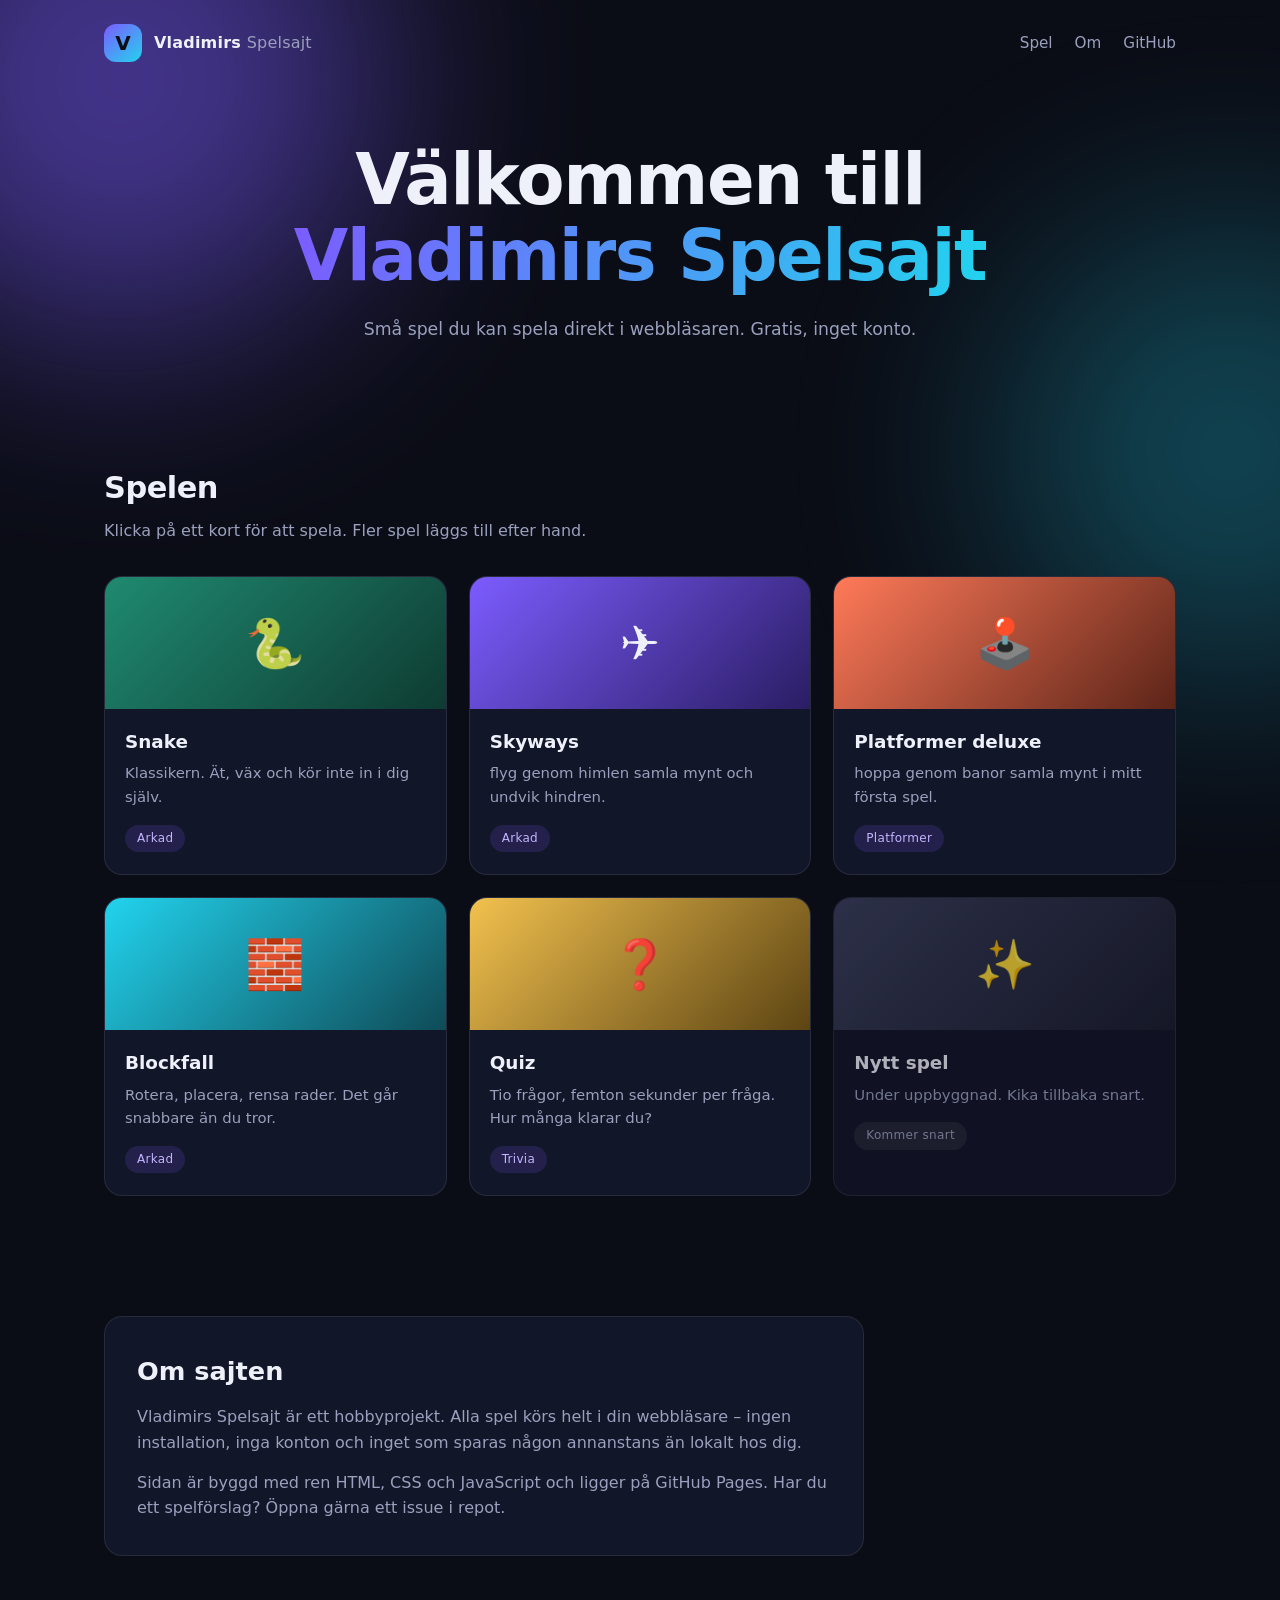
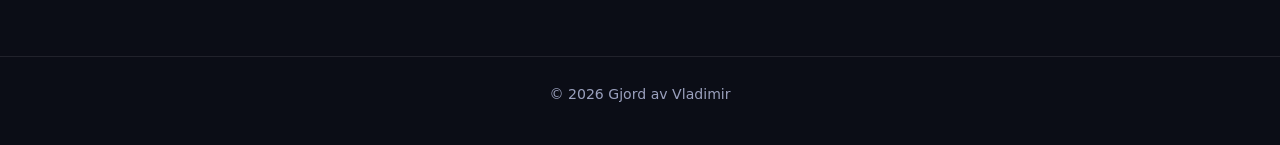
==== index.html @ 974c3c8e "Update index.html" ====
<!DOCTYPE html>
<html lang="sv">
<head>
  <meta charset="UTF-8">
  <meta name="viewport" content="width=device-width, initial-scale=1.0">
  <title>Vladimirs Spelsajt</title>
  <meta name="description" content="Vladimirs Spelsajt – samling av små webbspel du kan spela direkt i webbläsaren.">
  <link rel="icon" href="data:image/svg+xml,<svg xmlns='http://www.w3.org/2000/svg' viewBox='0 0 100 100'><text y='.9em' font-size='90'>🎮</text></svg>">

  <style>
  /* ===================== DESIGN (tidigare style.css) ===================== */

  :root {
    --bg: #0b0d16;
    --bg-soft: #121629;
    --line: rgba(255, 255, 255, 0.09);
    --text: #eef0fa;
    --muted: #9aa0bd;
    --accent: #7c5cff;
    --accent-2: #22d3ee;
    --radius: 18px;
  }

  * { box-sizing: border-box; }

  html { scroll-behavior: smooth; }

  body {
    margin: 0;
    background: var(--bg);
    color: var(--text);
    font-family: "Segoe UI", system-ui, -apple-system, Roboto, Helvetica, Arial, sans-serif;
    line-height: 1.6;
    overflow-x: hidden;
  }

  a { color: inherit; text-decoration: none; }

  /* --- bakgrundsljus --- */
  .glow {
    position: fixed;
    border-radius: 50%;
    filter: blur(110px);
    opacity: 0.5;
    pointer-events: none;
    z-index: 0;
  }
  .glow--a {
    width: 520px; height: 520px;
    background: var(--accent);
    top: -180px; left: -140px;
  }
  .glow--b {
    width: 460px; height: 460px;
    background: var(--accent-2);
    top: 220px; right: -180px;
    opacity: 0.28;
  }

  /* --- topbar --- */
  .topbar {
    position: relative;
    z-index: 2;
    max-width: 1120px;
    margin: 0 auto;
    padding: 24px 24px 0;
    display: flex;
    align-items: center;
    justify-content: space-between;
    gap: 16px;
    flex-wrap: wrap;
  }

  .brand {
    display: inline-flex;
    align-items: center;
    gap: 12px;
    font-weight: 700;
    letter-spacing: 0.2px;
  }

  .brand__mark {
    width: 38px; height: 38px;
    display: grid;
    place-items: center;
    border-radius: 12px;
    background: linear-gradient(140deg, var(--accent), var(--accent-2));
    color: #0b0d16;
    font-size: 20px;
    font-weight: 800;
  }

  .brand__text em {
    font-style: normal;
    color: var(--muted);
    font-weight: 500;
  }

  .nav {
    display: flex;
    gap: 22px;
    font-size: 0.95rem;
    color: var(--muted);
  }
  .nav a:hover { color: var(--text); }

  /* --- hero --- */
  main { position: relative; z-index: 1; }

  .hero {
    max-width: 1120px;
    margin: 0 auto;
    padding: 80px 24px 60px;
    text-align: center;
  }

  .hero__title {
    margin: 0;
    font-size: clamp(2.4rem, 7vw, 4.4rem);
    line-height: 1.08;
    letter-spacing: -1.5px;
    font-weight: 800;
  }

  .hero__title-accent {
    background: linear-gradient(100deg, var(--accent), var(--accent-2));
    -webkit-background-clip: text;
    background-clip: text;
    color: transparent;
  }

  .hero__lead {
    max-width: 620px;
    margin: 22px auto 0;
    color: var(--muted);
    font-size: 1.08rem;
  }

  .btn {
    display: inline-block;
    padding: 13px 26px;
    border-radius: 999px;
    font-weight: 600;
    border: 1px solid transparent;
    transition: transform 0.15s ease, box-shadow 0.2s ease, background 0.2s ease;
  }
  .btn:hover { transform: translateY(-2px); }

  .btn--primary {
    background: linear-gradient(120deg, var(--accent), var(--accent-2));
    color: #0b0d16;
    box-shadow: 0 12px 30px rgba(124, 92, 255, 0.35);
  }

  /* --- sektioner --- */
  .section {
    max-width: 1120px;
    margin: 0 auto;
    padding: 60px 24px;
  }

  .section__head { margin-bottom: 32px; }
  .section__head h2 {
    margin: 0 0 6px;
    font-size: 1.9rem;
    letter-spacing: -0.5px;
  }
  .section__head p { margin: 0; color: var(--muted); }

  /* --- spelkort --- */
  .grid {
    display: grid;
    grid-template-columns: repeat(auto-fill, minmax(260px, 1fr));
    gap: 22px;
  }

  .card {
    background: var(--bg-soft);
    border: 1px solid var(--line);
    border-radius: var(--radius);
    overflow: hidden;
    transition: transform 0.18s ease, border-color 0.18s ease, box-shadow 0.25s ease;
  }
  .card:hover {
    transform: translateY(-5px);
    border-color: rgba(124, 92, 255, 0.5);
    box-shadow: 0 18px 40px rgba(0, 0, 0, 0.45);
  }

  .card__art {
    height: 132px;
    display: grid;
    place-items: center;
    font-size: 3rem;
  }

  /* Färger på spelkorten – lägg till fler här om du behöver */
  .card__art--1 { background: linear-gradient(135deg, #1f8a70, #0e3b32); }
  .card__art--2 { background: linear-gradient(135deg, #7c5cff, #2a1d63); }
  .card__art--3 { background: linear-gradient(135deg, #ff7a59, #5c2418); }
  .card__art--4 { background: linear-gradient(135deg, #22d3ee, #0f4b57); }
  .card__art--5 { background: linear-gradient(135deg, #f2c14e, #5c4413); }
  .card__art--6 { background: linear-gradient(135deg, #3a3f5c, #1a1d2e); }
  .card__art--7 { background: linear-gradient(135deg, #e05c8f, #5c1f38); }
  .card__art--8 { background: linear-gradient(135deg, #5b8def, #1b2f5e); }
  .card__art--9 { background: linear-gradient(135deg, #6ad46a, #1d4a1d); }
  .card__art--10 { background: linear-gradient(135deg, #b06cf0, #3a1a56); }

  .card__body { padding: 18px 20px 22px; }
  .card__body h3 { margin: 0 0 6px; font-size: 1.15rem; }
  .card__body p { margin: 0 0 14px; color: var(--muted); font-size: 0.93rem; }

  .tag {
    display: inline-block;
    padding: 4px 12px;
    border-radius: 999px;
    background: rgba(124, 92, 255, 0.16);
    color: #c3b4ff;
    font-size: 0.75rem;
    letter-spacing: 0.3px;
  }
  .tag--muted {
    background: rgba(255, 255, 255, 0.07);
    color: var(--muted);
  }

  .card--soon { opacity: 0.72; }

  /* --- om --- */
  .about__box {
    background: var(--bg-soft);
    border: 1px solid var(--line);
    border-radius: var(--radius);
    padding: 34px 32px;
    max-width: 760px;
  }
  .about__box h2 { margin: 0 0 12px; font-size: 1.6rem; }
  .about__box p { margin: 0 0 14px; color: var(--muted); }
  .about__box p:last-child { margin-bottom: 0; }

  /* --- footer --- */
  .footer {
    position: relative;
    z-index: 1;
    border-top: 1px solid var(--line);
    margin-top: 40px;
    padding: 26px 24px 40px;
    text-align: center;
    color: var(--muted);
    font-size: 0.88rem;
  }
  .footer p { margin: 0; }

  /* --- hemlig kod-ruta --- */
  .modal {
    position: fixed;
    inset: 0;
    z-index: 50;
    display: grid;
    place-items: center;
    padding: 24px;
  }
  .modal[hidden] { display: none; }

  .modal__backdrop {
    position: absolute;
    inset: 0;
    background: rgba(6, 7, 14, 0.75);
    backdrop-filter: blur(4px);
  }

  .modal__box {
    position: relative;
    width: 100%;
    max-width: 380px;
    padding: 32px 30px 28px;
    border: 1px solid rgba(124, 92, 255, 0.4);
    border-radius: var(--radius);
    background: var(--bg-soft);
    box-shadow: 0 24px 60px rgba(0, 0, 0, 0.6);
    text-align: center;
    animation: modal-in 0.18s ease-out;
  }

  @keyframes modal-in {
    from { opacity: 0; transform: translateY(12px) scale(0.97); }
    to   { opacity: 1; transform: none; }
  }

  .modal__box.skaka { animation: skaka 0.4s ease; }

  @keyframes skaka {
    0%, 100% { transform: translateX(0); }
    20% { transform: translateX(-9px); }
    40% { transform: translateX(9px); }
    60% { transform: translateX(-5px); }
    80% { transform: translateX(5px); }
  }

  .modal__x {
    position: absolute;
    top: 10px;
    right: 12px;
    border: 0;
    background: none;
    color: var(--muted);
    font-size: 1.5rem;
    line-height: 1;
    cursor: pointer;
    padding: 4px 8px;
  }
  .modal__x:hover { color: var(--text); }

  .modal__titel { margin: 0 0 6px; font-size: 1.4rem; }
  .modal__text { margin: 0 0 20px; color: var(--muted); font-size: 0.92rem; }

  .modal__form { display: grid; gap: 12px; }

  .modal__input {
    width: 100%;
    padding: 13px 16px;
    border: 1px solid var(--line);
    border-radius: 12px;
    background: rgba(255, 255, 255, 0.04);
    color: var(--text);
    font-family: inherit;
    font-size: 1.25rem;
    letter-spacing: 6px;
    text-align: center;
    text-transform: uppercase;
  }
  .modal__input:focus {
    outline: none;
    border-color: var(--accent);
    box-shadow: 0 0 0 3px rgba(124, 92, 255, 0.2);
  }
  .modal__input::placeholder { letter-spacing: 4px; color: #4a5070; }

  .modal__form .btn { cursor: pointer; font-size: 1rem; }

  .modal__fel {
    margin: 14px 0 0;
    color: #ff8080;
    font-size: 0.88rem;
  }
  .modal__fel[hidden] { display: none; }

  /* --- mobil --- */
  @media (max-width: 600px) {
    .hero { padding-top: 54px; }
    .nav { gap: 16px; }
    .about__box { padding: 26px 22px; }
  }

  @media (prefers-reduced-motion: reduce) {
    * { transition: none !important; scroll-behavior: auto; }
  }
  </style>
</head>
<body>

  <div class="glow glow--a" aria-hidden="true"></div>
  <div class="glow glow--b" aria-hidden="true"></div>

  <header class="topbar">
    <a class="brand" href="index.html">
      <span class="brand__mark">V</span>
      <span class="brand__text">Vladimirs <em>Spelsajt</em></span>
    </a>
    <nav class="nav">
      <a href="#spel">Spel</a>
      <a href="#om">Om</a>
      <a href="https://github.com/" target="_blank" rel="noopener">GitHub</a>
    </nav>
  </header>

  <main>

    <section class="hero">
      <h1 class="hero__title">
        Välkommen till<br>
        <span class="hero__title-accent">Vladimirs Spelsajt</span>
      </h1>
      <p class="hero__lead">
        Små spel du kan spela direkt i webbläsaren. Gratis, inget konto.
      </p>
    </section>

    <section class="section" id="spel">
      <div class="section__head">
        <h2>Spelen</h2>
        <p>Klicka på ett kort för att spela. Fler spel läggs till efter hand.</p>
      </div>

      <div class="grid">

        <!-- ===== LÄGG TILL ETT NYTT SPEL: kopiera blocket nedan och byt ut texten =====

        <a class="card" href="LÄNK-TILL-SPELET.html">
          <div class="card__art card__art--7"><span>🎲</span></div>
          <div class="card__body">
            <h3>Spelets namn</h3>
            <p>En kort mening om vad spelet går ut på.</p>
            <span class="tag">Kategori</span>
          </div>
        </a>

             card__art--1 till --10 = bakgrundsfärg på kortet (färgerna finns i <style> högst upp)
             <span>🎲</span>        = ikonen, byt mot valfri emoji
        ========================================================================== -->

        <a class="card" href="snake.html">
          <div class="card__art card__art--1"><span>🐍</span></div>
          <div class="card__body">
            <h3>Snake</h3>
            <p>Klassikern. Ät, väx och kör inte in i dig själv.</p>
            <span class="tag">Arkad</span>
          </div>
        </a>

        <a class="card" href="skyways.html">
          <div class="card__art card__art--2"><span>✈️</span></div>
          <div class="card__body">
            <h3>Skyways</h3>
            <p>flyg genom himlen samla mynt och undvik hindren.</p>
            <span class="tag">Arkad</span>
          </div>
        </a>

        <a class="card" href="platformer deluxe spel.html">
          <div class="card__art card__art--3"><span>🕹️</span></div>
          <div class="card__body">
            <h3>Platformer deluxe</h3>
            <p>hoppa genom banor samla mynt i mitt första spel.</p>
            <span class="tag">Platformer</span>
          </div>
        </a>

        <a class="card" href="spel/tetris.html">
          <div class="card__art card__art--4"><span>🧱</span></div>
          <div class="card__body">
            <h3>Blockfall</h3>
            <p>Rotera, placera, rensa rader. Det går snabbare än du tror.</p>
            <span class="tag">Arkad</span>
          </div>
        </a>

        <a class="card" href="spel/quiz.html">
          <div class="card__art card__art--5"><span>❓</span></div>
          <div class="card__body">
            <h3>Quiz</h3>
            <p>Tio frågor, femton sekunder per fråga. Hur många klarar du?</p>
            <span class="tag">Trivia</span>
          </div>
        </a>

        <a class="card card--soon" href="#spel">
          <div class="card__art card__art--6"><span>✨</span></div>
          <div class="card__body">
            <h3>Nytt spel</h3>
            <p>Under uppbyggnad. Kika tillbaka snart.</p>
            <span class="tag tag--muted">Kommer snart</span>
          </div>
        </a>

      </div>
    </section>

    <section class="section about" id="om">
      <div class="about__box">
        <h2>Om sajten</h2>
        <p>
          Vladimirs Spelsajt är ett hobbyprojekt. Alla spel körs helt i din webbläsare –
          ingen installation, inga konton och inget som sparas någon annanstans än lokalt hos dig.
        </p>
        <p>
          Sidan är byggd med ren HTML, CSS och JavaScript och ligger på GitHub Pages.
          Har du ett spelförslag? Öppna gärna ett issue i repot.
        </p>
      </div>
    </section>

  </main>

  <footer class="footer">
    <p>© <span id="ar">2026</span> Gjord av Vladimir</p>
  </footer>

  <!-- Hemlig kod: öppnas med tangenten G -->
  <div class="modal" id="kodModal" hidden>
    <div class="modal__backdrop" data-stang></div>
    <div class="modal__box" role="dialog" aria-modal="true" aria-labelledby="kodTitel">
      <button class="modal__x" type="button" data-stang aria-label="Stäng">×</button>
      <h2 class="modal__titel" id="kodTitel">Hemlig kod</h2>
      <p class="modal__text">Skriv in koden för att komma vidare.</p>
      <form class="modal__form" id="kodForm" autocomplete="off">
        <input class="modal__input" id="kodInput" type="text" placeholder="? ? ? ?" maxlength="10" aria-label="Hemlig kod">
        <button class="btn btn--primary" type="submit">Lås upp</button>
      </form>
      <p class="modal__fel" id="kodFel" role="alert" hidden>Fel kod. Försök igen.</p>
    </div>
  </div>

  <script>
  /* ===================== SKRIPT (tidigare script.js) ===================== */

  // Byt till namnet på din hemliga sida om den heter något annat.
  var HEMLIG_SIDA = 'hemlig.html';
  var HEMLIG_KOD = 'VLAD';

  document.getElementById('ar').textContent = new Date().getFullYear();

  var modal = document.getElementById('kodModal');
  var form = document.getElementById('kodForm');
  var input = document.getElementById('kodInput');
  var fel = document.getElementById('kodFel');

  function oppnaModal() {
    modal.hidden = false;
    fel.hidden = true;
    input.value = '';
    input.focus();
  }

  function stangModal() {
    modal.hidden = true;
  }

  // Tryck G för att öppna rutan (men inte medan man skriver i ett fält).
  document.addEventListener('keydown', function (e) {
    var skriverText = /^(input|textarea|select)$/i.test(e.target.tagName) || e.target.isContentEditable;

    if (e.key === 'Escape' && !modal.hidden) {
      stangModal();
      return;
    }

    if (skriverText || e.ctrlKey || e.altKey || e.metaKey) return;

    if (e.key === 'g' || e.key === 'G') {
      if (modal.hidden) {
        e.preventDefault();
        oppnaModal();
      }
    }
  });

  // Stäng via krysset eller genom att klicka utanför rutan.
  Array.prototype.forEach.call(modal.querySelectorAll('[data-stang]'), function (el) {
    el.addEventListener('click', stangModal);
  });

  form.addEventListener('submit', function (e) {
    e.preventDefault();

    if (input.value.trim().toUpperCase() === HEMLIG_KOD) {
      window.location.href = hemlig.html;
    } else {
      fel.hidden = false;
      input.value = '';
      input.focus();
      modal.querySelector('.modal__box').classList.remove('skaka');
      void modal.querySelector('.modal__box').offsetWidth; // starta om animationen
      modal.querySelector('.modal__box').classList.add('skaka');
    }
  });

  input.addEventListener('input', function () {
    fel.hidden = true;
  });
  </script>

</body>
</html>
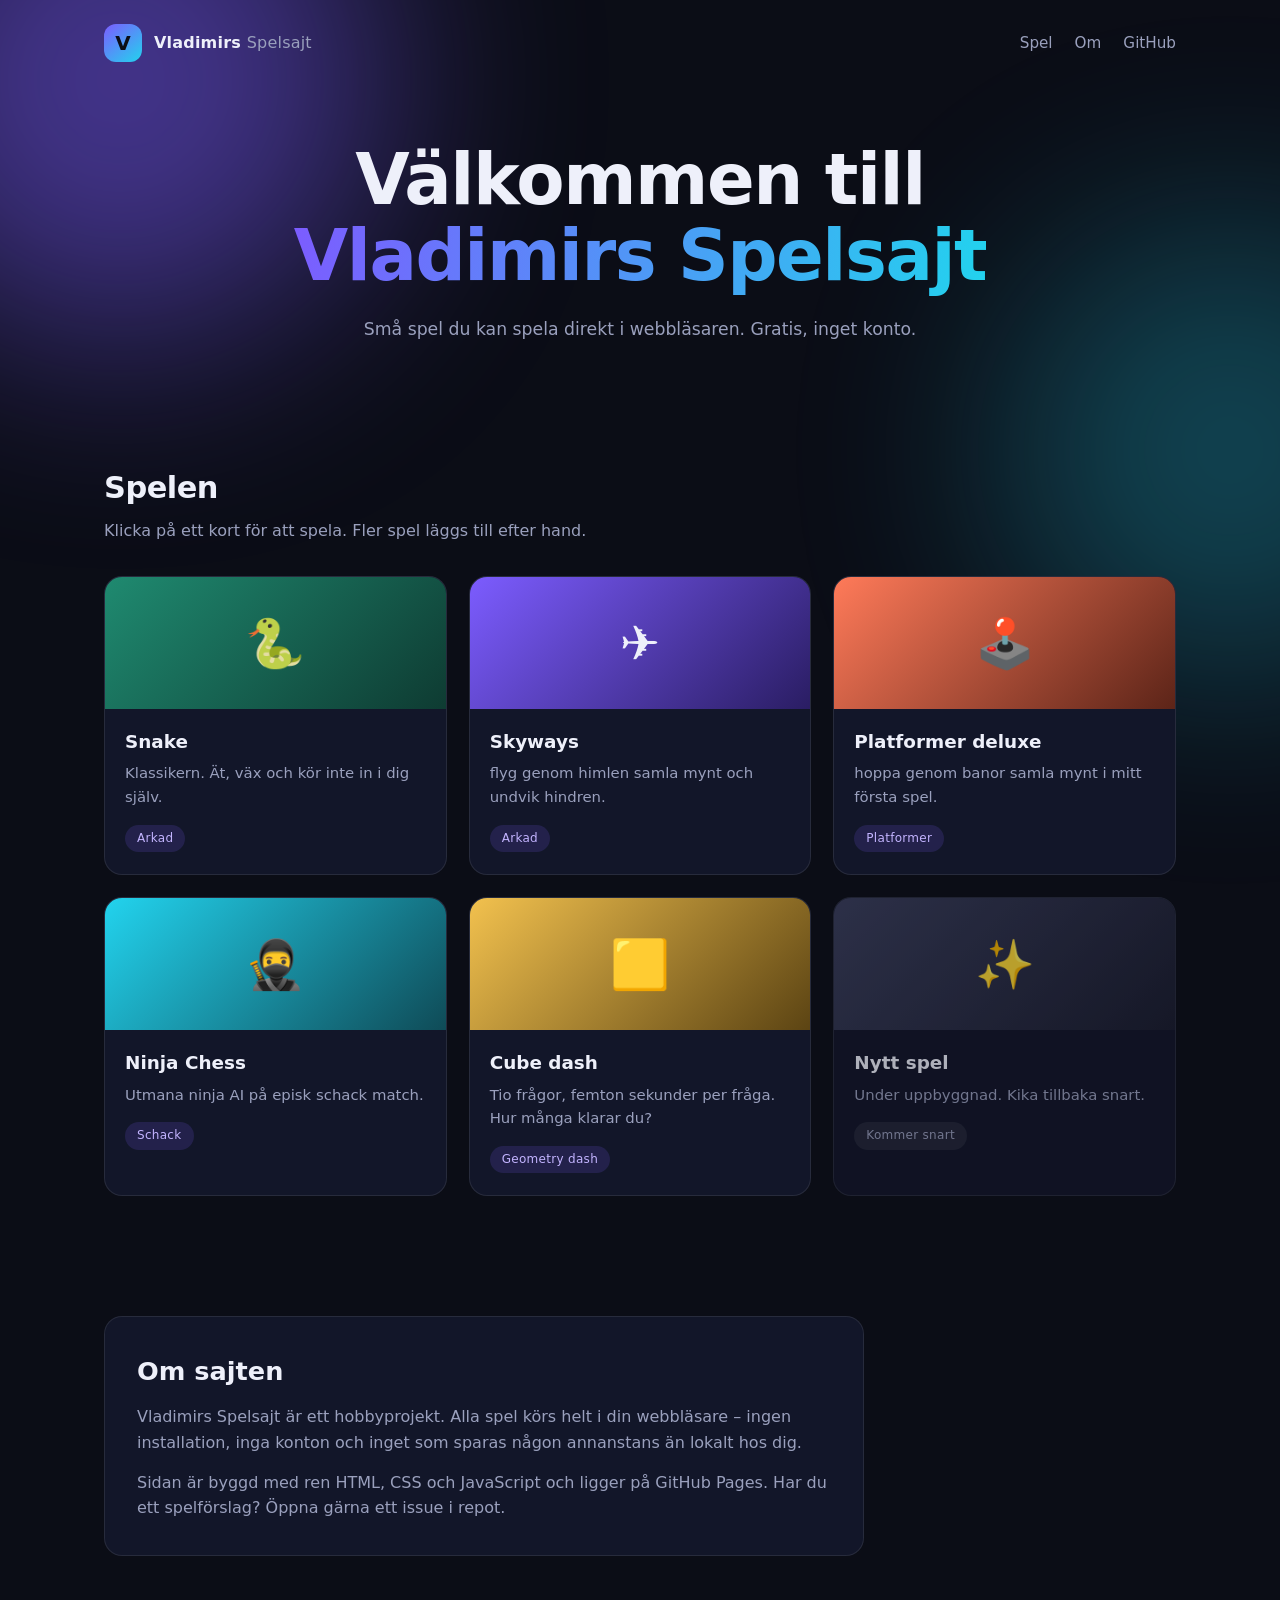
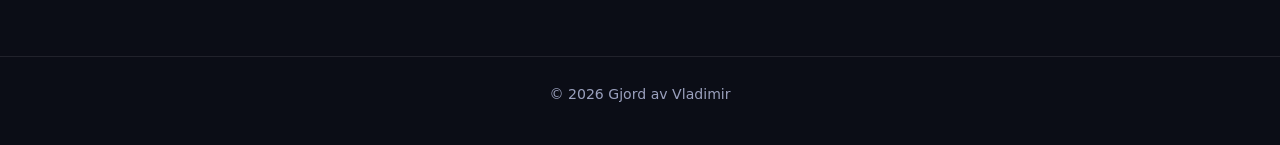
==== commit 8ed8d45a: "Update index.html" ====
--- a/index.html
+++ b/index.html
@@ -436,21 +436,21 @@
           </div>
         </a>
 
-        <a class="card" href="spel/tetris.html">
-          <div class="card__art card__art--4"><span>🧱</span></div>
-          <div class="card__body">
-            <h3>Blockfall</h3>
-            <p>Rotera, placera, rensa rader. Det går snabbare än du tror.</p>
-            <span class="tag">Arkad</span>
-          </div>
-        </a>
-
-        <a class="card" href="spel/quiz.html">
-          <div class="card__art card__art--5"><span>❓</span></div>
-          <div class="card__body">
-            <h3>Quiz</h3>
+        <a class="card" href="ninja chess.html">
+          <div class="card__art card__art--4"><span>🥷</span></div>
+          <div class="card__body">
+            <h3>Ninja Chess</h3>
+            <p>Utmana ninja AI på episk schack match.</p>
+            <span class="tag">Schack</span>
+          </div>
+        </a>
+
+        <a class="card" href="cube dash.html">
+          <div class="card__art card__art--5"><span>🟨</span></div>
+          <div class="card__body">
+            <h3>Cube dash</h3>
             <p>Tio frågor, femton sekunder per fråga. Hur många klarar du?</p>
-            <span class="tag">Trivia</span>
+            <span class="tag">Geometry dash</span>
           </div>
         </a>
 
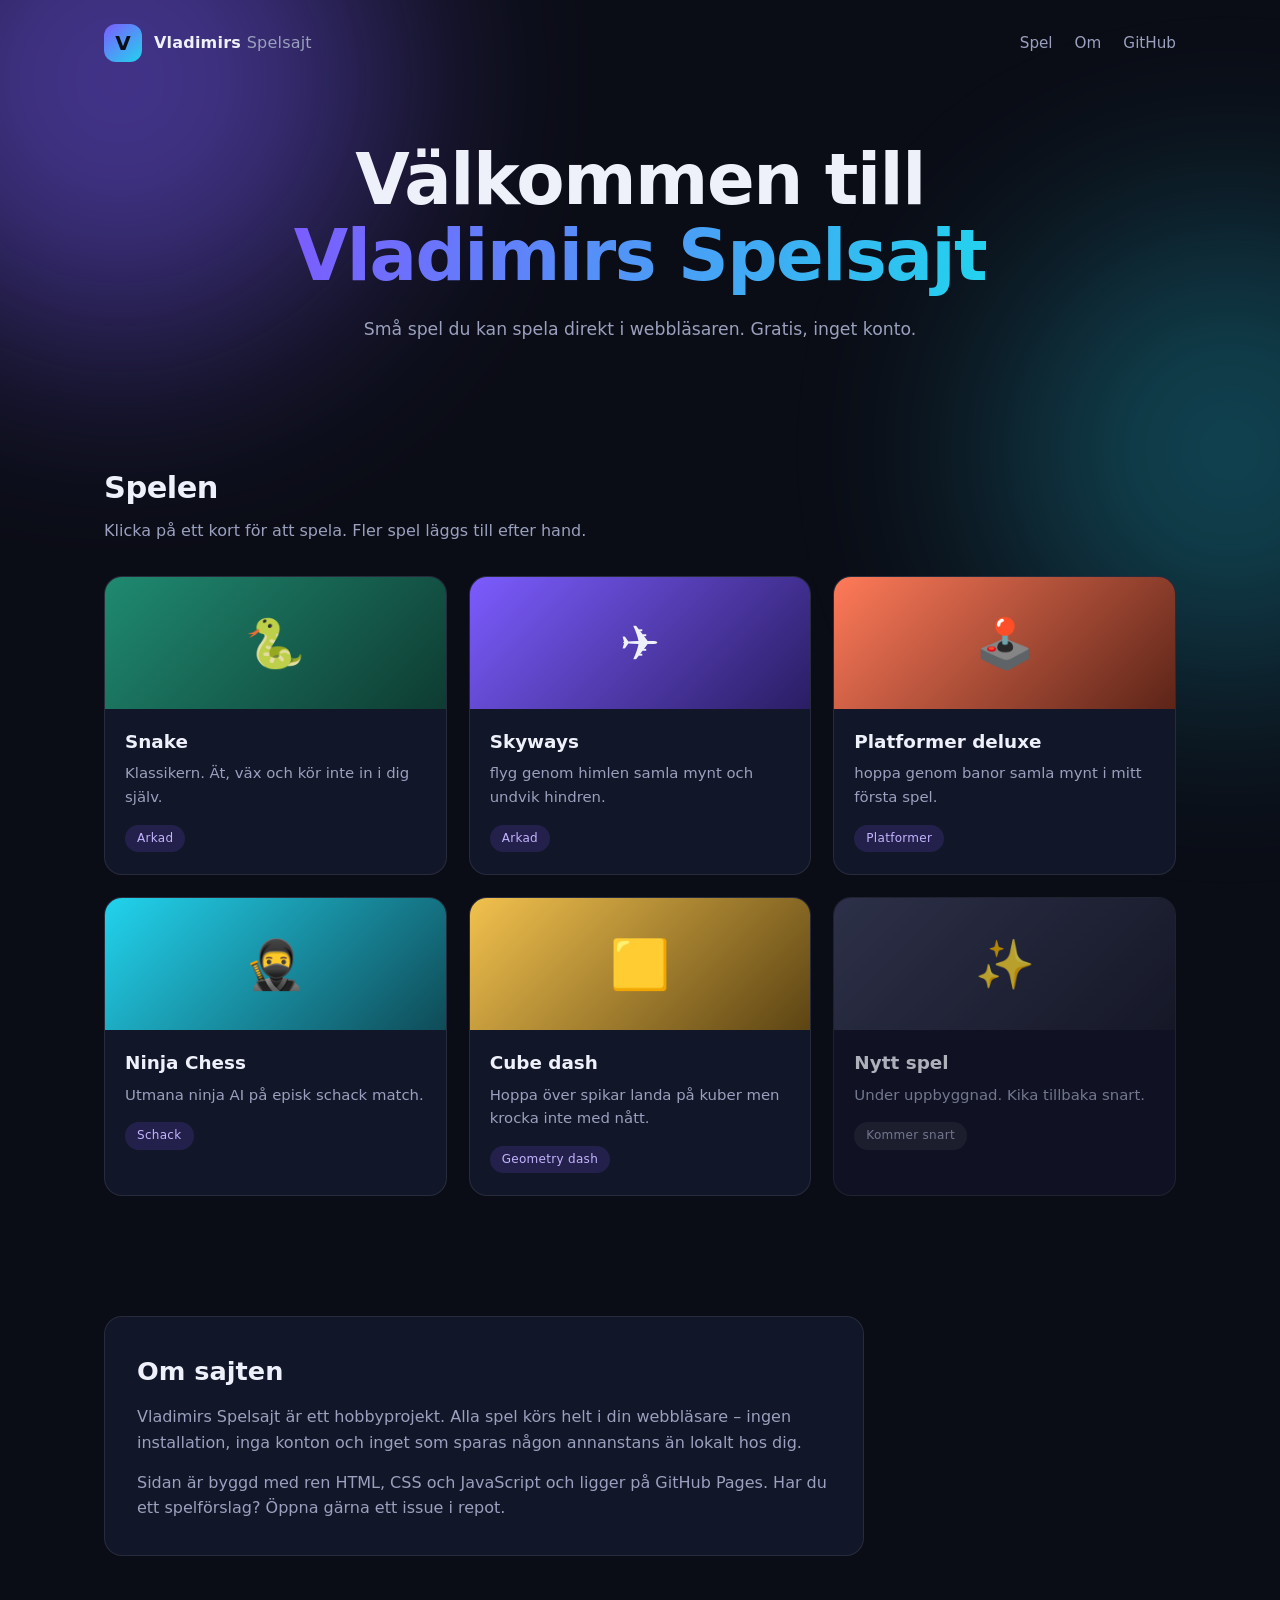
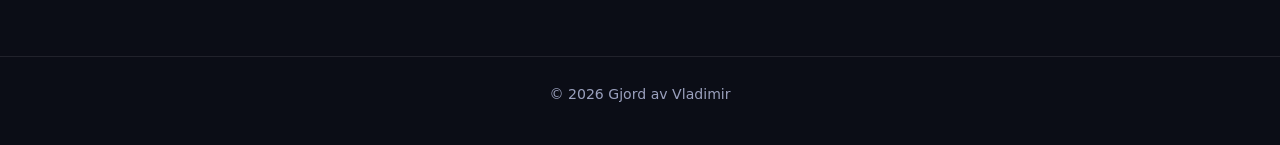
==== commit a1b417b1: "Update index.html" ====
--- a/index.html
+++ b/index.html
@@ -445,11 +445,11 @@
           </div>
         </a>
 
-        <a class="card" href="cube dash.html">
+        <a class="card" href="cube.html">
           <div class="card__art card__art--5"><span>🟨</span></div>
           <div class="card__body">
             <h3>Cube dash</h3>
-            <p>Tio frågor, femton sekunder per fråga. Hur många klarar du?</p>
+            <p>Hoppa över spikar landa på kuber men krocka inte med nått.</p>
             <span class="tag">Geometry dash</span>
           </div>
         </a>
@@ -505,7 +505,7 @@
   /* ===================== SKRIPT (tidigare script.js) ===================== */
 
   // Byt till namnet på din hemliga sida om den heter något annat.
-  var HEMLIG_SIDA = 'hemlig.html';
+  var HEMLIG_SIDA = 'hemlig sida.html';
   var HEMLIG_KOD = 'VLAD';
 
   document.getElementById('ar').textContent = new Date().getFullYear();
@@ -554,7 +554,7 @@
     e.preventDefault();
 
     if (input.value.trim().toUpperCase() === HEMLIG_KOD) {
-      window.location.href = hemlig.html;
+      window.location.href = HEMLIG_SIDA.html;
     } else {
       fel.hidden = false;
       input.value = '';
